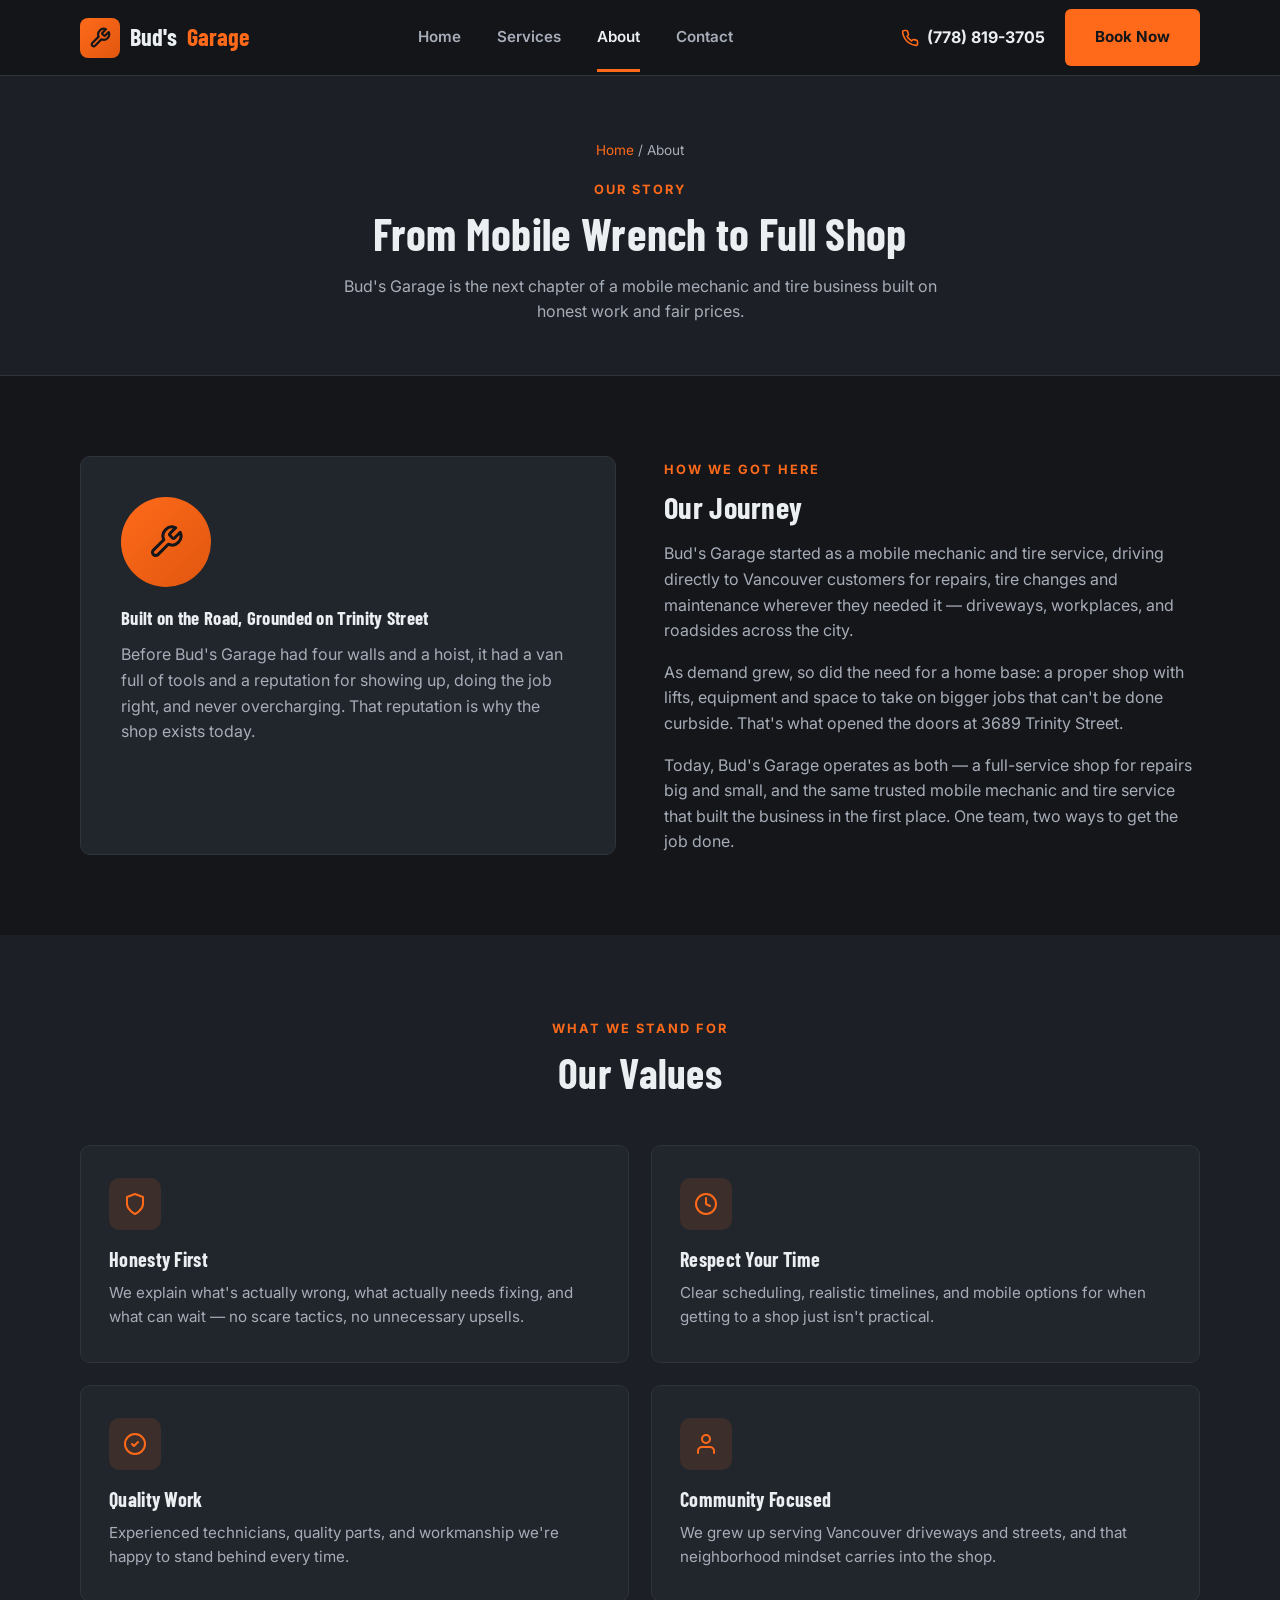
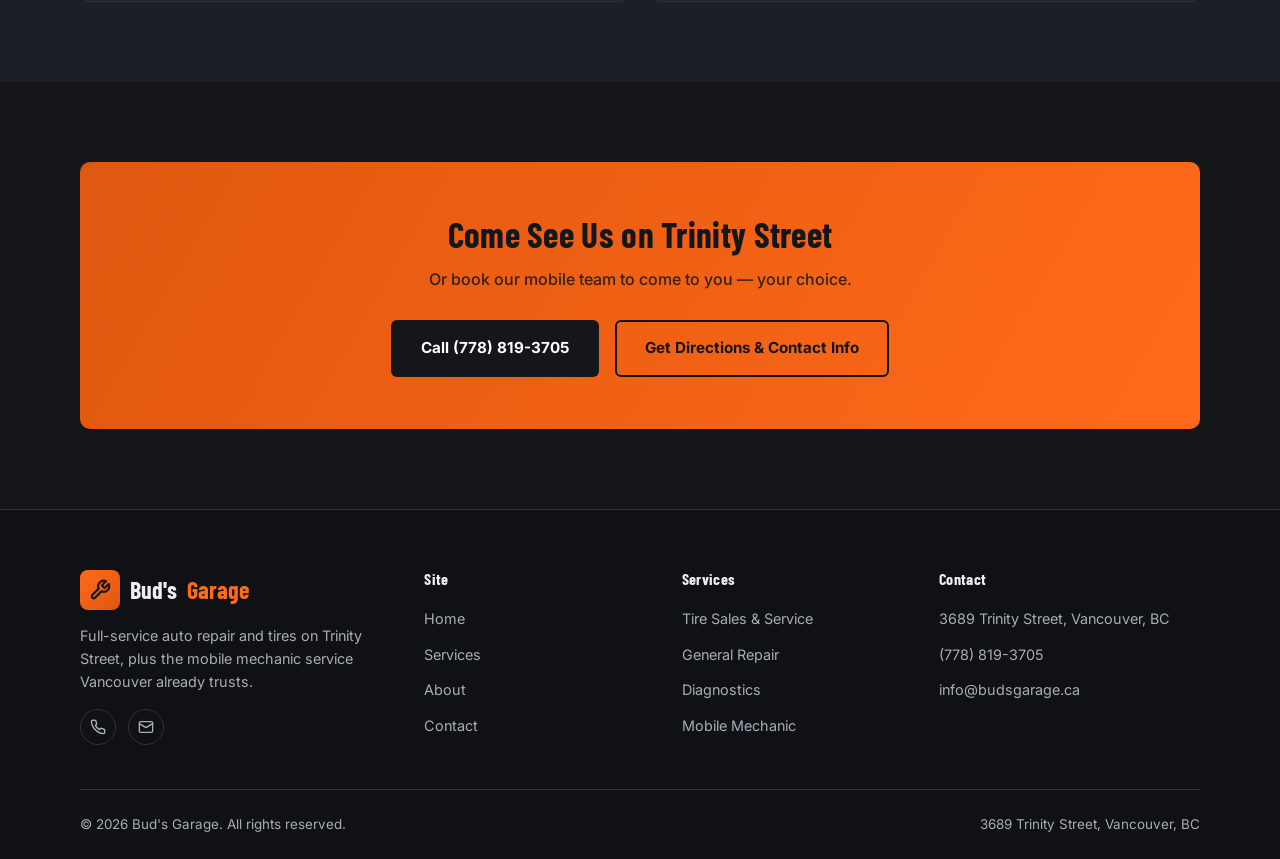
==== about.html @ 2c022ca1 "Add Bud's Garage website Static multi-page site (home, services, about, contact) for the new Trinity" ====
<!DOCTYPE html>
<html lang="en">
<head>
<meta charset="UTF-8">
<meta name="viewport" content="width=device-width, initial-scale=1.0">
<title>About Us | Bud's Garage</title>
<meta name="description" content="Bud's Garage grew out of a mobile mechanic and mobile tire business into a full auto repair shop at 3689 Trinity Street, Vancouver. Learn our story and values.">
<link rel="icon" href="assets/favicon.svg" type="image/svg+xml">
<link rel="preconnect" href="https://fonts.googleapis.com">
<link rel="preconnect" href="https://fonts.gstatic.com" crossorigin>
<link href="https://fonts.googleapis.com/css2?family=Barlow+Condensed:wght@600;700&family=Inter:wght@400;500;600;700;800&display=swap" rel="stylesheet">
<link rel="stylesheet" href="css/style.css">
</head>
<body>

<header class="site-header">
  <div class="container header-inner">
    <a href="index.html" class="brand">
      <span class="logo-mark">
        <svg width="22" height="22" viewBox="0 0 24 24" fill="none" stroke="currentColor" stroke-width="2.4" stroke-linecap="round" stroke-linejoin="round"><path d="M14.7 6.3a1 1 0 0 0 0 1.4l1.6 1.6a1 1 0 0 0 1.4 0l3.77-3.77a6 6 0 0 1-7.94 7.94l-6.91 6.91a2.12 2.12 0 0 1-3-3l6.91-6.91a6 6 0 0 1 7.94-7.94l-3.76 3.76z"/></svg>
      </span>
      Bud's <span>Garage</span>
    </a>
    <nav class="main-nav" id="main-nav">
      <a href="index.html">Home</a>
      <a href="services.html">Services</a>
      <a href="about.html" class="active">About</a>
      <a href="contact.html">Contact</a>
    </nav>
    <div class="header-cta">
      <a href="tel:+17788193705" class="header-phone">
        <svg class="icon" width="18" height="18" viewBox="0 0 24 24" fill="none" stroke="currentColor" stroke-width="2.2" stroke-linecap="round" stroke-linejoin="round"><path d="M22 16.92v3a2 2 0 0 1-2.18 2 19.79 19.79 0 0 1-8.63-3.07 19.5 19.5 0 0 1-6-6 19.79 19.79 0 0 1-3.07-8.67A2 2 0 0 1 4.11 2h3a2 2 0 0 1 2 1.72c.127.96.362 1.903.7 2.81a2 2 0 0 1-.45 2.11L8.09 9.91a16 16 0 0 0 6 6l1.27-1.27a2 2 0 0 1 2.11-.45c.907.338 1.85.573 2.81.7A2 2 0 0 1 22 16.92z"/></svg>
        <span class="label">(778) 819-3705</span>
      </a>
      <a href="contact.html#quote" class="btn btn-primary">Book Now</a>
      <button class="nav-toggle" id="nav-toggle" aria-label="Toggle navigation">&#9776;</button>
    </div>
  </div>
</header>

<section class="page-hero">
  <div class="container">
    <div class="breadcrumb"><a href="index.html">Home</a> / About</div>
    <span class="eyebrow">Our Story</span>
    <h1>From Mobile Wrench to Full Shop</h1>
    <p>Bud's Garage is the next chapter of a mobile mechanic and tire business built on honest work and fair prices.</p>
  </div>
</section>

<section class="section">
  <div class="container about-grid">
    <div class="about-visual">
      <div class="badge-circle">
        <svg width="36" height="36" viewBox="0 0 24 24" fill="none" stroke="currentColor" stroke-width="2" stroke-linecap="round" stroke-linejoin="round"><path d="M14.7 6.3a1 1 0 0 0 0 1.4l1.6 1.6a1 1 0 0 0 1.4 0l3.77-3.77a6 6 0 0 1-7.94 7.94l-6.91 6.91a2.12 2.12 0 0 1-3-3l6.91-6.91a6 6 0 0 1 7.94-7.94l-3.76 3.76z"/></svg>
      </div>
      <h3>Built on the Road, Grounded on Trinity Street</h3>
      <p style="color:var(--text-dim); margin-top:14px;">Before Bud's Garage had four walls and a hoist, it had a van full of tools and a reputation for showing up, doing the job right, and never overcharging. That reputation is why the shop exists today.</p>
    </div>
    <div>
      <span class="eyebrow">How We Got Here</span>
      <h2 style="font-size:1.9rem; margin-bottom:16px;">Our Journey</h2>
      <p style="color:var(--text-dim); margin-bottom:16px;">Bud's Garage started as a mobile mechanic and tire service, driving directly to Vancouver customers for repairs, tire changes and maintenance wherever they needed it — driveways, workplaces, and roadsides across the city.</p>
      <p style="color:var(--text-dim); margin-bottom:16px;">As demand grew, so did the need for a home base: a proper shop with lifts, equipment and space to take on bigger jobs that can't be done curbside. That's what opened the doors at 3689 Trinity Street.</p>
      <p style="color:var(--text-dim);">Today, Bud's Garage operates as both — a full-service shop for repairs big and small, and the same trusted mobile mechanic and tire service that built the business in the first place. One team, two ways to get the job done.</p>
    </div>
  </div>
</section>

<section class="section section-alt">
  <div class="container">
    <div class="section-head">
      <span class="eyebrow">What We Stand For</span>
      <h2>Our Values</h2>
    </div>
    <div class="values-grid">
      <div class="card">
        <div class="icon-wrap">
          <svg width="24" height="24" viewBox="0 0 24 24" fill="none" stroke="currentColor" stroke-width="2" stroke-linecap="round" stroke-linejoin="round"><path d="M12 22s8-4 8-10V5l-8-3-8 3v7c0 6 8 10 8 10z"/></svg>
        </div>
        <h3>Honesty First</h3>
        <p>We explain what's actually wrong, what actually needs fixing, and what can wait — no scare tactics, no unnecessary upsells.</p>
      </div>
      <div class="card">
        <div class="icon-wrap">
          <svg width="24" height="24" viewBox="0 0 24 24" fill="none" stroke="currentColor" stroke-width="2" stroke-linecap="round" stroke-linejoin="round"><circle cx="12" cy="12" r="10"/><path d="M12 6v6l4 2"/></svg>
        </div>
        <h3>Respect Your Time</h3>
        <p>Clear scheduling, realistic timelines, and mobile options for when getting to a shop just isn't practical.</p>
      </div>
      <div class="card">
        <div class="icon-wrap">
          <svg width="24" height="24" viewBox="0 0 24 24" fill="none" stroke="currentColor" stroke-width="2" stroke-linecap="round" stroke-linejoin="round"><path d="m9 12 2 2 4-4"/><circle cx="12" cy="12" r="10"/></svg>
        </div>
        <h3>Quality Work</h3>
        <p>Experienced technicians, quality parts, and workmanship we're happy to stand behind every time.</p>
      </div>
      <div class="card">
        <div class="icon-wrap">
          <svg width="24" height="24" viewBox="0 0 24 24" fill="none" stroke="currentColor" stroke-width="2" stroke-linecap="round" stroke-linejoin="round"><path d="M20 21v-2a4 4 0 0 0-4-4H8a4 4 0 0 0-4 4v2"/><circle cx="12" cy="7" r="4"/></svg>
        </div>
        <h3>Community Focused</h3>
        <p>We grew up serving Vancouver driveways and streets, and that neighborhood mindset carries into the shop.</p>
      </div>
    </div>
  </div>
</section>

<section class="section">
  <div class="container">
    <div class="cta-band">
      <h2>Come See Us on Trinity Street</h2>
      <p>Or book our mobile team to come to you — your choice.</p>
      <div class="cta-actions">
        <a href="tel:+17788193705" class="btn btn-primary">Call (778) 819-3705</a>
        <a href="contact.html" class="btn btn-outline">Get Directions &amp; Contact Info</a>
      </div>
    </div>
  </div>
</section>

<footer class="site-footer" id="site-footer-include"></footer>

<div class="sticky-call">
  <a href="tel:+17788193705" style="color:inherit;display:flex;align-items:center;gap:8px;">
    <svg width="18" height="18" viewBox="0 0 24 24" fill="none" stroke="currentColor" stroke-width="2.2" stroke-linecap="round" stroke-linejoin="round"><path d="M22 16.92v3a2 2 0 0 1-2.18 2 19.79 19.79 0 0 1-8.63-3.07 19.5 19.5 0 0 1-6-6 19.79 19.79 0 0 1-3.07-8.67A2 2 0 0 1 4.11 2h3a2 2 0 0 1 2 1.72c.127.96.362 1.903.7 2.81a2 2 0 0 1-.45 2.11L8.09 9.91a16 16 0 0 0 6 6l1.27-1.27a2 2 0 0 1 2.11-.45c.907.338 1.85.573 2.81.7A2 2 0 0 1 22 16.92z"/></svg>
    Call Bud's Garage Now
  </a>
</div>

<script src="js/main.js"></script>
</body>
</html>
---- css/style.css ----
/* ===========================
   Bud's Garage — Stylesheet
   =========================== */

:root {
  --bg: #14161a;
  --bg-alt: #1c1f25;
  --card: #21252c;
  --border: #2e333c;
  --text: #eceff1;
  --text-dim: #a7adb8;
  --accent: #ff6a1a;
  --accent-dark: #e0570f;
  --accent-light: #ffb08a;
  --success: #3ecf8e;
  --radius: 10px;
  --shadow: 0 10px 30px rgba(0, 0, 0, 0.35);
  --max-width: 1160px;
  --header-height: 76px;
}

* {
  box-sizing: border-box;
  margin: 0;
  padding: 0;
}

html {
  scroll-behavior: smooth;
}

body {
  background: var(--bg);
  color: var(--text);
  font-family: "Inter", -apple-system, BlinkMacSystemFont, "Segoe UI", Roboto, Helvetica, Arial, sans-serif;
  line-height: 1.6;
  -webkit-font-smoothing: antialiased;
}

img {
  max-width: 100%;
  display: block;
}

a {
  color: inherit;
  text-decoration: none;
}

ul {
  list-style: none;
}

h1, h2, h3, h4 {
  font-family: "Barlow Condensed", "Inter", sans-serif;
  font-weight: 700;
  letter-spacing: 0.3px;
  line-height: 1.15;
}

.container {
  width: 100%;
  max-width: var(--max-width);
  margin: 0 auto;
  padding: 0 20px;
}

.section {
  padding: 80px 0;
}

.section-alt {
  background: var(--bg-alt);
}

.section-head {
  text-align: center;
  max-width: 640px;
  margin: 0 auto 48px;
}

.eyebrow {
  display: inline-block;
  color: var(--accent);
  font-weight: 700;
  text-transform: uppercase;
  letter-spacing: 2px;
  font-size: 0.8rem;
  margin-bottom: 10px;
}

.section-head h2 {
  font-size: clamp(1.8rem, 3.5vw, 2.6rem);
  margin-bottom: 12px;
}

.section-head p {
  color: var(--text-dim);
}

/* ---------- Buttons ---------- */

.btn {
  display: inline-flex;
  align-items: center;
  justify-content: center;
  gap: 8px;
  padding: 14px 28px;
  border-radius: 6px;
  font-weight: 700;
  font-size: 0.95rem;
  cursor: pointer;
  border: 2px solid transparent;
  transition: transform 0.15s ease, background 0.2s ease, border-color 0.2s ease, color 0.2s ease;
  white-space: nowrap;
}

.btn:hover {
  transform: translateY(-2px);
}

.btn-primary {
  background: var(--accent);
  color: #14161a;
}

.btn-primary:hover {
  background: var(--accent-dark);
}

.btn-outline {
  border-color: var(--accent);
  color: var(--accent);
}

.btn-outline:hover {
  background: var(--accent);
  color: #14161a;
}

.btn-block {
  width: 100%;
}

/* ---------- Header ---------- */

.site-header {
  position: sticky;
  top: 0;
  z-index: 100;
  height: var(--header-height);
  display: flex;
  align-items: center;
  border-bottom: 1px solid var(--border);
}

.site-header::before {
  content: "";
  position: absolute;
  inset: 0;
  z-index: -1;
  background: rgba(20, 22, 26, 0.92);
  backdrop-filter: blur(8px);
}

.header-inner {
  display: flex;
  align-items: center;
  justify-content: space-between;
  width: 100%;
}

.brand {
  display: flex;
  align-items: center;
  gap: 10px;
  font-family: "Barlow Condensed", sans-serif;
  font-size: 1.5rem;
  font-weight: 700;
  color: var(--text);
}

.brand .logo-mark {
  width: 40px;
  height: 40px;
  border-radius: 8px;
  background: linear-gradient(135deg, var(--accent), var(--accent-dark));
  display: flex;
  align-items: center;
  justify-content: center;
  color: #14161a;
  font-size: 1.3rem;
  flex-shrink: 0;
}

.brand span {
  color: var(--accent);
}

.main-nav {
  display: flex;
  align-items: center;
  gap: 36px;
}

.main-nav a {
  font-weight: 600;
  font-size: 0.95rem;
  color: var(--text-dim);
  transition: color 0.2s ease;
  position: relative;
}

.main-nav a:hover,
.main-nav a.active {
  color: var(--text);
}

.main-nav a.active::after {
  content: "";
  position: absolute;
  left: 0;
  right: 0;
  bottom: -22px;
  height: 3px;
  background: var(--accent);
}

.header-cta {
  display: flex;
  align-items: center;
  gap: 20px;
}

.header-phone {
  display: flex;
  align-items: center;
  gap: 8px;
  font-weight: 700;
  color: var(--text);
}

.header-phone .icon {
  color: var(--accent);
}

.nav-toggle {
  display: none;
  background: none;
  border: none;
  color: var(--text);
  font-size: 1.6rem;
  cursor: pointer;
}

/* ---------- Hero ---------- */

.hero {
  position: relative;
  padding: 110px 0 90px;
  background:
    linear-gradient(180deg, rgba(20, 22, 26, 0.55) 0%, rgba(20, 22, 26, 0.95) 100%),
    repeating-linear-gradient(135deg, #1a1c21 0 2px, #17191d 2px 40px);
  overflow: hidden;
  border-bottom: 1px solid var(--border);
}

.hero-inner {
  display: grid;
  grid-template-columns: 1.1fr 0.9fr;
  gap: 48px;
  align-items: center;
}

.hero-badge {
  display: inline-flex;
  align-items: center;
  gap: 8px;
  background: rgba(255, 106, 26, 0.12);
  color: var(--accent-light);
  border: 1px solid rgba(255, 106, 26, 0.35);
  padding: 8px 16px;
  border-radius: 999px;
  font-size: 0.85rem;
  font-weight: 600;
  margin-bottom: 22px;
}

.hero h1 {
  font-size: clamp(2.4rem, 5vw, 3.6rem);
  margin-bottom: 20px;
}

.hero h1 span {
  color: var(--accent);
}

.hero p {
  color: var(--text-dim);
  font-size: 1.1rem;
  max-width: 520px;
  margin-bottom: 32px;
}

.hero-actions {
  display: flex;
  gap: 16px;
  flex-wrap: wrap;
  margin-bottom: 40px;
}

.hero-stats {
  display: flex;
  gap: 36px;
  flex-wrap: wrap;
}

.hero-stats div strong {
  display: block;
  font-family: "Barlow Condensed", sans-serif;
  font-size: 2rem;
  color: var(--accent);
}

.hero-stats div span {
  color: var(--text-dim);
  font-size: 0.85rem;
}

.hero-visual {
  background: var(--card);
  border: 1px solid var(--border);
  border-radius: var(--radius);
  padding: 32px;
  box-shadow: var(--shadow);
}

.hero-visual h3 {
  font-size: 1.3rem;
  margin-bottom: 6px;
}

.hero-visual p.small {
  color: var(--text-dim);
  font-size: 0.9rem;
  margin-bottom: 20px;
}

.hero-list li {
  display: flex;
  align-items: flex-start;
  gap: 12px;
  padding: 12px 0;
  border-top: 1px solid var(--border);
}

.hero-list li:first-child {
  border-top: none;
}

.hero-list .check {
  flex-shrink: 0;
  width: 22px;
  height: 22px;
  border-radius: 50%;
  background: rgba(62, 207, 142, 0.15);
  color: var(--success);
  display: flex;
  align-items: center;
  justify-content: center;
  font-size: 0.75rem;
}

/* ---------- Trust strip ---------- */

.trust-strip {
  background: var(--bg-alt);
  border-bottom: 1px solid var(--border);
  padding: 22px 0;
}

.trust-strip .container {
  display: flex;
  flex-wrap: wrap;
  justify-content: center;
  gap: 14px 40px;
  text-align: center;
}

.trust-strip span {
  color: var(--text-dim);
  font-weight: 600;
  font-size: 0.9rem;
  letter-spacing: 0.5px;
  text-transform: uppercase;
}

.trust-strip strong {
  color: var(--accent);
}

/* ---------- Cards / Grids ---------- */

.grid {
  display: grid;
  gap: 26px;
}

.grid-3 {
  grid-template-columns: repeat(3, 1fr);
}

.grid-2 {
  grid-template-columns: repeat(2, 1fr);
}

.grid-4 {
  grid-template-columns: repeat(4, 1fr);
}

.card {
  background: var(--card);
  border: 1px solid var(--border);
  border-radius: var(--radius);
  padding: 32px 28px;
  transition: transform 0.2s ease, border-color 0.2s ease;
}

.card:hover {
  transform: translateY(-4px);
  border-color: var(--accent);
}

.card .icon-wrap {
  width: 52px;
  height: 52px;
  border-radius: 10px;
  background: rgba(255, 106, 26, 0.12);
  color: var(--accent);
  display: flex;
  align-items: center;
  justify-content: center;
  font-size: 1.4rem;
  margin-bottom: 18px;
}

.card h3 {
  font-size: 1.25rem;
  margin-bottom: 10px;
}

.card p {
  color: var(--text-dim);
  font-size: 0.95rem;
}

.card ul {
  margin-top: 14px;
}

.card ul li {
  color: var(--text-dim);
  font-size: 0.9rem;
  padding: 5px 0;
  padding-left: 20px;
  position: relative;
}

.card ul li::before {
  content: "";
  position: absolute;
  left: 0;
  top: 13px;
  width: 8px;
  height: 2px;
  background: var(--accent);
}

.card .card-link {
  display: inline-flex;
  align-items: center;
  gap: 6px;
  margin-top: 18px;
  color: var(--accent);
  font-weight: 700;
  font-size: 0.9rem;
}

/* ---------- Mobile banner (cross-promo) ---------- */

.mobile-banner {
  background: linear-gradient(120deg, #1c1f25, #22190f);
  border: 1px solid var(--border);
  border-radius: var(--radius);
  padding: 44px;
  display: grid;
  grid-template-columns: 1fr auto;
  align-items: center;
  gap: 24px;
}

.mobile-banner h3 {
  font-size: 1.6rem;
  margin-bottom: 10px;
}

.mobile-banner p {
  color: var(--text-dim);
  max-width: 560px;
}

/* ---------- Why us / steps ---------- */

.steps {
  counter-reset: step;
}

.step {
  display: flex;
  gap: 20px;
  padding: 22px 0;
  border-top: 1px solid var(--border);
}

.step:first-child {
  border-top: none;
  padding-top: 0;
}

.step-num {
  counter-increment: step;
  flex-shrink: 0;
  width: 44px;
  height: 44px;
  border-radius: 50%;
  border: 2px solid var(--accent);
  color: var(--accent);
  display: flex;
  align-items: center;
  justify-content: center;
  font-family: "Barlow Condensed", sans-serif;
  font-weight: 700;
  font-size: 1.2rem;
}

.step h4 {
  font-size: 1.1rem;
  margin-bottom: 4px;
}

.step p {
  color: var(--text-dim);
  font-size: 0.92rem;
}

/* ---------- Testimonials ---------- */

.testimonial {
  background: var(--card);
  border: 1px solid var(--border);
  border-radius: var(--radius);
  padding: 30px;
}

.testimonial .stars {
  color: var(--accent);
  margin-bottom: 14px;
  letter-spacing: 3px;
}

.testimonial p.quote {
  color: var(--text);
  font-size: 0.98rem;
  margin-bottom: 18px;
}

.testimonial .author {
  color: var(--text-dim);
  font-size: 0.88rem;
  font-weight: 600;
}

/* ---------- CTA band ---------- */

.cta-band {
  background: linear-gradient(120deg, var(--accent-dark), var(--accent));
  border-radius: var(--radius);
  padding: 52px;
  text-align: center;
  color: #14161a;
}

.cta-band h2 {
  font-size: clamp(1.6rem, 3vw, 2.2rem);
  margin-bottom: 12px;
}

.cta-band p {
  margin-bottom: 28px;
  font-weight: 500;
  opacity: 0.85;
}

.cta-band .btn-primary {
  background: #14161a;
  color: #fff;
}

.cta-band .btn-primary:hover {
  background: #23262c;
}

.cta-actions {
  display: flex;
  gap: 16px;
  justify-content: center;
  flex-wrap: wrap;
}

.cta-band .btn-outline {
  border-color: #14161a;
  color: #14161a;
}

.cta-band .btn-outline:hover {
  background: #14161a;
  color: #fff;
}

/* ---------- Page header (interior pages) ---------- */

.page-hero {
  padding: 64px 0 50px;
  background: var(--bg-alt);
  border-bottom: 1px solid var(--border);
  text-align: center;
}

.page-hero .eyebrow {
  margin-bottom: 8px;
}

.page-hero h1 {
  font-size: clamp(2rem, 4vw, 2.8rem);
  margin-bottom: 14px;
}

.page-hero p {
  color: var(--text-dim);
  max-width: 620px;
  margin: 0 auto;
}

.breadcrumb {
  color: var(--text-dim);
  font-size: 0.85rem;
  margin-bottom: 14px;
}

.breadcrumb a {
  color: var(--accent);
}

/* ---------- Services page ---------- */

.service-block {
  display: grid;
  grid-template-columns: 0.9fr 1.1fr;
  gap: 48px;
  align-items: start;
  padding: 56px 0;
  border-top: 1px solid var(--border);
}

.service-block:first-of-type {
  border-top: none;
}

.service-block .icon-wrap {
  width: 60px;
  height: 60px;
  border-radius: 12px;
  background: rgba(255, 106, 26, 0.12);
  color: var(--accent);
  display: flex;
  align-items: center;
  justify-content: center;
  font-size: 1.6rem;
  margin-bottom: 20px;
}

.service-block h2 {
  font-size: 1.7rem;
  margin-bottom: 12px;
}

.service-block > div:first-child p {
  color: var(--text-dim);
}

.service-list {
  display: grid;
  grid-template-columns: repeat(2, 1fr);
  gap: 14px 24px;
}

.service-list li {
  display: flex;
  align-items: flex-start;
  gap: 10px;
  color: var(--text-dim);
  font-size: 0.92rem;
  padding: 14px 16px;
  background: var(--card);
  border: 1px solid var(--border);
  border-radius: 8px;
}

.service-list .check {
  flex-shrink: 0;
  width: 20px;
  height: 20px;
  border-radius: 50%;
  background: rgba(62, 207, 142, 0.15);
  color: var(--success);
  display: flex;
  align-items: center;
  justify-content: center;
  font-size: 0.7rem;
  margin-top: 1px;
}

/* ---------- About page ---------- */

.about-grid {
  display: grid;
  grid-template-columns: 1fr 1fr;
  gap: 48px;
  align-items: center;
}

.about-visual {
  background: var(--card);
  border: 1px solid var(--border);
  border-radius: var(--radius);
  padding: 40px;
  height: 100%;
}

.about-visual .badge-circle {
  width: 90px;
  height: 90px;
  border-radius: 50%;
  background: linear-gradient(135deg, var(--accent), var(--accent-dark));
  color: #14161a;
  display: flex;
  align-items: center;
  justify-content: center;
  font-size: 2rem;
  margin-bottom: 20px;
}

.values-grid {
  display: grid;
  grid-template-columns: repeat(2, 1fr);
  gap: 22px;
}

/* ---------- Contact page ---------- */

.contact-grid {
  display: grid;
  grid-template-columns: 1fr 1fr;
  gap: 48px;
  align-items: start;
}

.contact-info-card {
  background: var(--card);
  border: 1px solid var(--border);
  border-radius: var(--radius);
  padding: 32px;
  margin-bottom: 22px;
}

.contact-info-card h3 {
  font-size: 1.2rem;
  margin-bottom: 18px;
}

.info-row {
  display: flex;
  gap: 16px;
  padding: 14px 0;
  border-top: 1px solid var(--border);
}

.info-row:first-of-type {
  border-top: none;
  padding-top: 0;
}

.info-row .icon-wrap {
  width: 42px;
  height: 42px;
  border-radius: 8px;
  background: rgba(255, 106, 26, 0.12);
  color: var(--accent);
  display: flex;
  align-items: center;
  justify-content: center;
  font-size: 1.1rem;
  flex-shrink: 0;
}

.info-row strong {
  display: block;
  margin-bottom: 3px;
}

.info-row a,
.info-row span {
  color: var(--text-dim);
  font-size: 0.94rem;
}

.info-row a:hover {
  color: var(--accent);
}

.hours-table {
  width: 100%;
  border-collapse: collapse;
}

.hours-table td {
  padding: 8px 0;
  border-top: 1px solid var(--border);
  font-size: 0.92rem;
  color: var(--text-dim);
}

.hours-table tr:first-child td {
  border-top: none;
}

.hours-table td:last-child {
  text-align: right;
  color: var(--text);
  font-weight: 600;
}

.map-embed {
  border-radius: var(--radius);
  overflow: hidden;
  border: 1px solid var(--border);
  margin-top: 22px;
}

.map-embed iframe {
  width: 100%;
  height: 280px;
  border: 0;
  display: block;
}

/* ---------- Form ---------- */

.form-card {
  background: var(--card);
  border: 1px solid var(--border);
  border-radius: var(--radius);
  padding: 36px;
}

.form-row {
  display: grid;
  grid-template-columns: 1fr 1fr;
  gap: 18px;
}

.field {
  margin-bottom: 20px;
}

.field label {
  display: block;
  font-size: 0.88rem;
  font-weight: 600;
  margin-bottom: 8px;
  color: var(--text-dim);
}

.field input,
.field select,
.field textarea {
  width: 100%;
  background: var(--bg);
  border: 1px solid var(--border);
  border-radius: 6px;
  padding: 12px 14px;
  color: var(--text);
  font-size: 0.95rem;
  font-family: inherit;
  transition: border-color 0.2s ease;
}

.field input:focus,
.field select:focus,
.field textarea:focus {
  outline: none;
  border-color: var(--accent);
}

.field textarea {
  resize: vertical;
  min-height: 120px;
}

.form-note {
  font-size: 0.82rem;
  color: var(--text-dim);
  margin-top: 14px;
}

.form-success {
  display: none;
  background: rgba(62, 207, 142, 0.12);
  border: 1px solid rgba(62, 207, 142, 0.4);
  color: var(--success);
  padding: 14px 18px;
  border-radius: 8px;
  font-size: 0.9rem;
  margin-bottom: 20px;
}

.form-success.visible {
  display: block;
}

/* ---------- Footer ---------- */

.site-footer {
  background: #0f1114;
  border-top: 1px solid var(--border);
  padding: 60px 0 24px;
}

.footer-grid {
  display: grid;
  grid-template-columns: 1.4fr 1fr 1fr 1.2fr;
  gap: 40px;
  margin-bottom: 40px;
}

.footer-grid .brand {
  margin-bottom: 14px;
}

.footer-grid p {
  color: var(--text-dim);
  font-size: 0.9rem;
  max-width: 300px;
}

.footer-col h4 {
  font-size: 1rem;
  margin-bottom: 18px;
  color: var(--text);
}

.footer-col ul li {
  margin-bottom: 10px;
}

.footer-col ul li a {
  color: var(--text-dim);
  font-size: 0.9rem;
  transition: color 0.2s ease;
}

.footer-col ul li a:hover {
  color: var(--accent);
}

.footer-bottom {
  border-top: 1px solid var(--border);
  padding-top: 24px;
  display: flex;
  justify-content: space-between;
  flex-wrap: wrap;
  gap: 10px;
  color: var(--text-dim);
  font-size: 0.84rem;
}

.social-row {
  display: flex;
  gap: 12px;
  margin-top: 16px;
}

.social-row a {
  width: 36px;
  height: 36px;
  border-radius: 50%;
  border: 1px solid var(--border);
  display: flex;
  align-items: center;
  justify-content: center;
  color: var(--text-dim);
  transition: all 0.2s ease;
}

.social-row a:hover {
  border-color: var(--accent);
  color: var(--accent);
}

/* ---------- Sticky call button (mobile) ---------- */

.sticky-call {
  display: none;
  position: fixed;
  bottom: 0;
  left: 0;
  right: 0;
  z-index: 200;
  background: var(--accent);
  color: #14161a;
  text-align: center;
  font-weight: 700;
  padding: 14px;
  align-items: center;
  justify-content: center;
  gap: 8px;
}

/* ---------- Responsive ---------- */

@media (max-width: 980px) {
  .hero-inner,
  .about-grid,
  .contact-grid {
    grid-template-columns: 1fr;
  }

  .service-block {
    grid-template-columns: 1fr;
  }

  .grid-3,
  .grid-4 {
    grid-template-columns: repeat(2, 1fr);
  }

  .footer-grid {
    grid-template-columns: 1fr 1fr;
  }

  .mobile-banner {
    grid-template-columns: 1fr;
    text-align: center;
  }

  .mobile-banner .btn {
    justify-self: center;
  }
}

@media (max-width: 720px) {
  .main-nav {
    position: fixed;
    top: var(--header-height);
    left: 0;
    right: 0;
    bottom: 0;
    background: var(--bg);
    flex-direction: column;
    align-items: flex-start;
    padding: 30px 24px;
    gap: 26px;
    transform: translateX(100%);
    transition: transform 0.25s ease;
    overflow-y: auto;
  }

  .main-nav.open {
    transform: translateX(0);
  }

  .main-nav a.active::after {
    display: none;
  }

  .brand {
    font-size: 1.25rem;
  }

  .nav-toggle {
    display: block;
    flex-shrink: 0;
  }

  .header-cta {
    gap: 12px;
  }

  .header-phone {
    display: none;
  }

  .header-cta .btn {
    padding: 10px 16px;
    font-size: 0.85rem;
  }

  .hero {
    padding: 70px 0 60px;
  }

  .hero-actions .btn {
    flex: 1;
  }

  .grid-3,
  .grid-4,
  .grid-2,
  .values-grid,
  .service-list,
  .form-row {
    grid-template-columns: 1fr;
  }

  .footer-grid {
    grid-template-columns: 1fr;
  }

  .cta-band {
    padding: 36px 24px;
  }

  .sticky-call {
    display: flex;
  }

  body {
    padding-bottom: 58px;
  }

  .section {
    padding: 56px 0;
  }
}
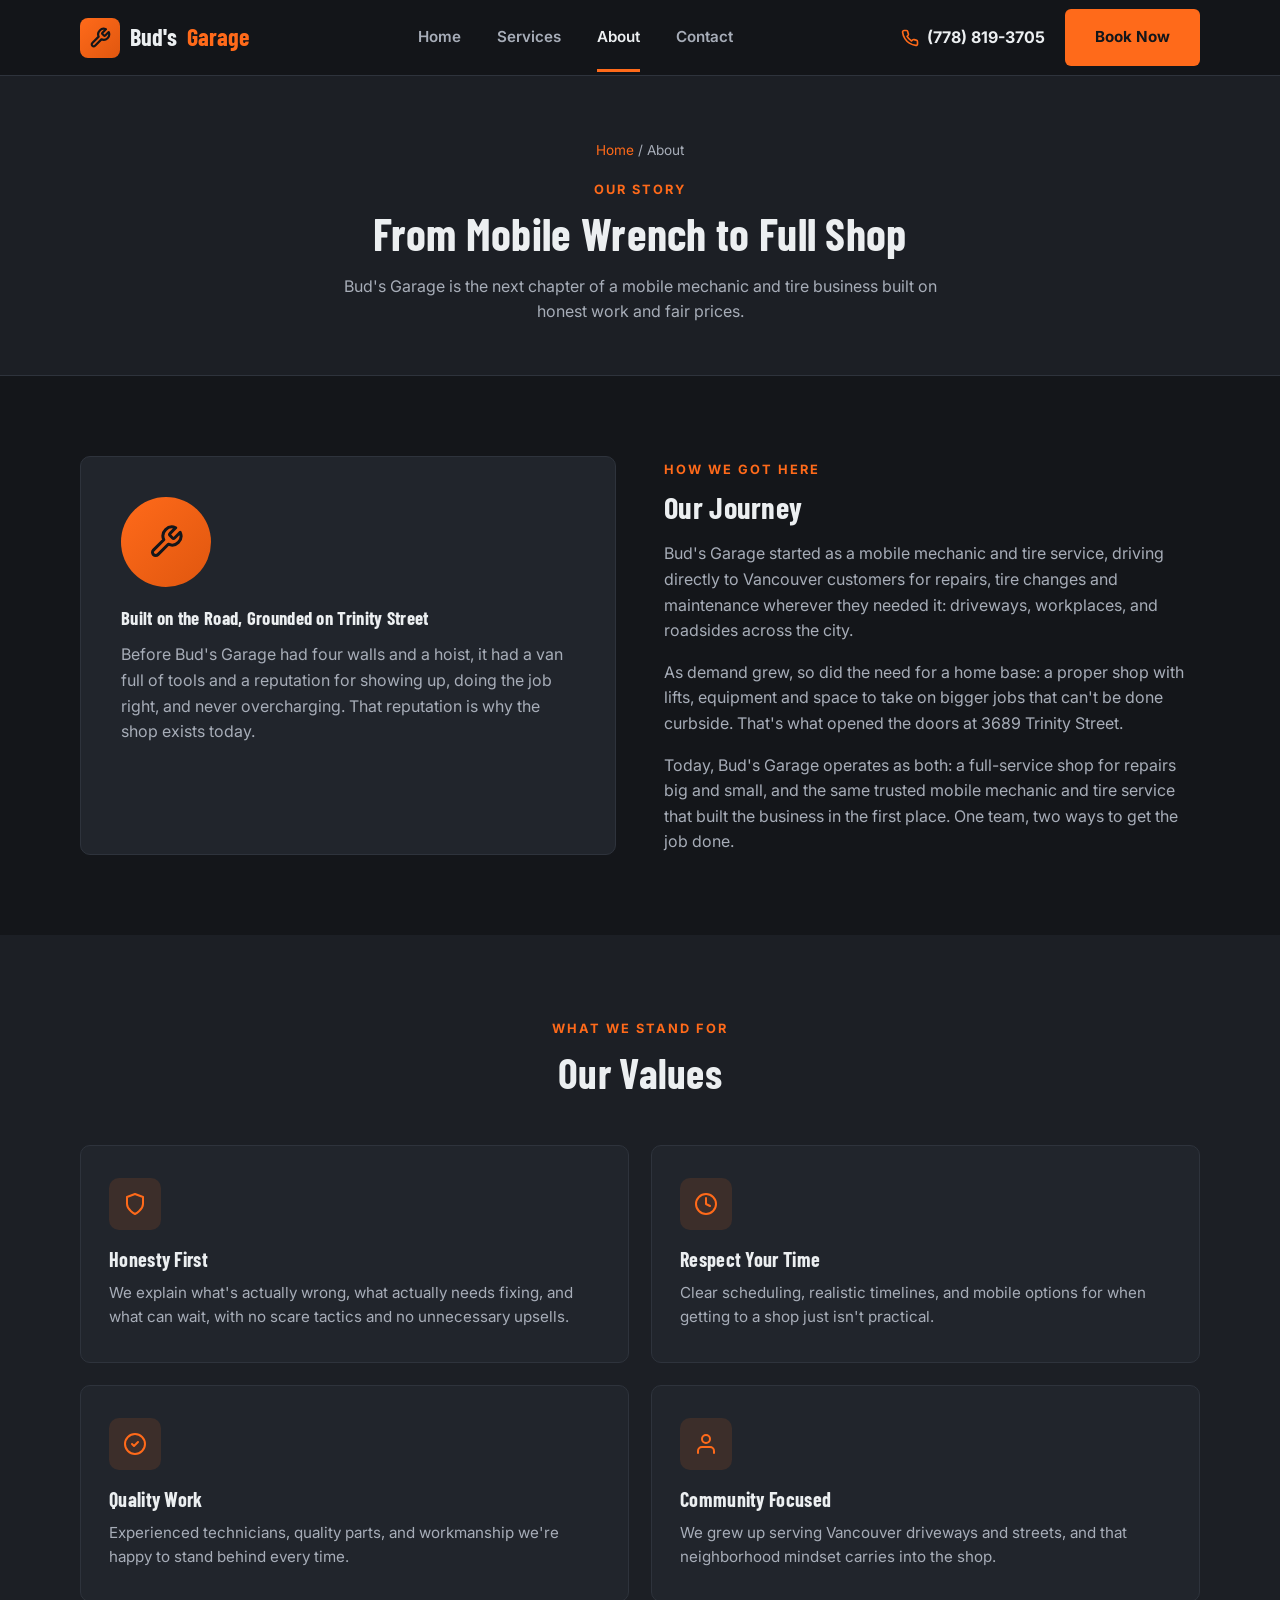
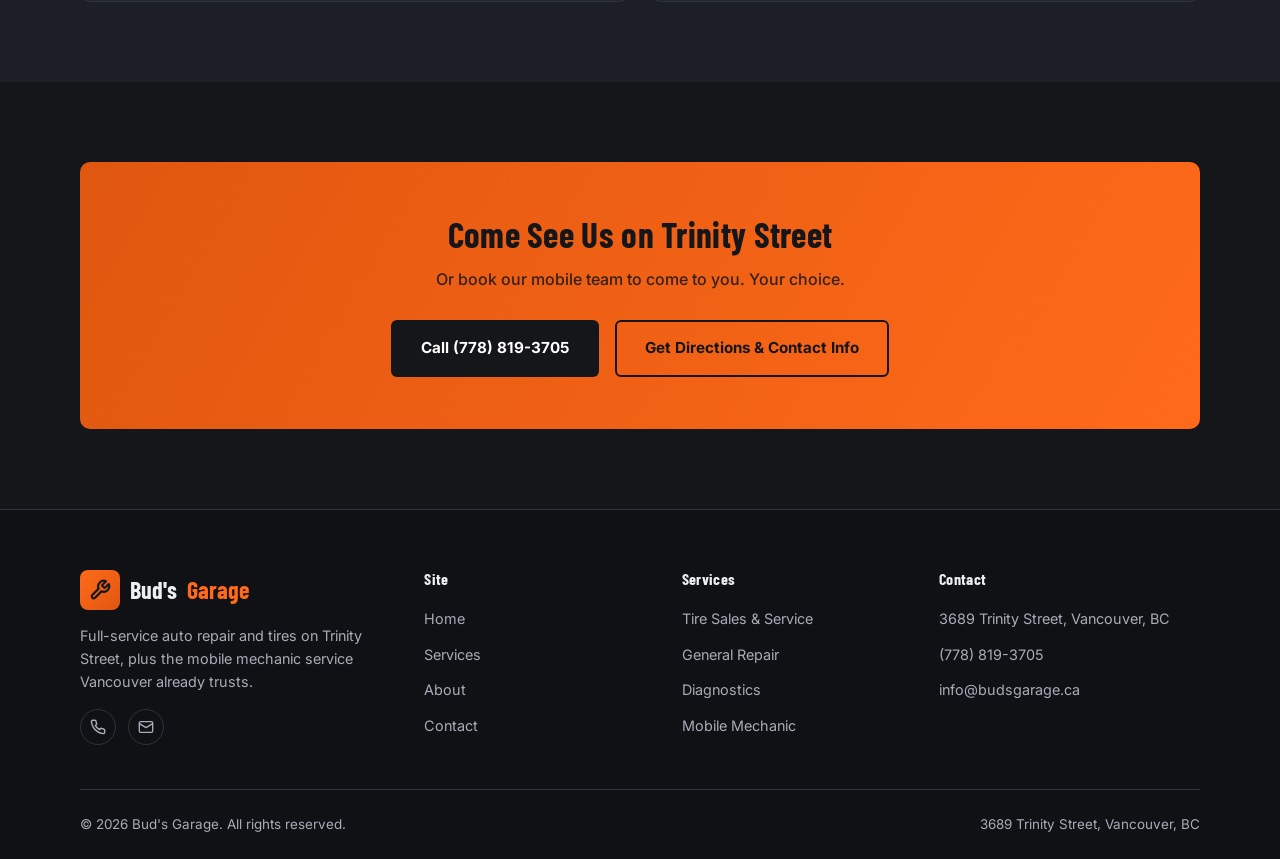
==== commit d4f3a5c5: "Remove alignment service, add entrance note, clean up copy Bud's Garage doesn't offer wheel alignmen" ====
--- a/about.html
+++ b/about.html
@@ -32,7 +32,7 @@
         <svg class="icon" width="18" height="18" viewBox="0 0 24 24" fill="none" stroke="currentColor" stroke-width="2.2" stroke-linecap="round" stroke-linejoin="round"><path d="M22 16.92v3a2 2 0 0 1-2.18 2 19.79 19.79 0 0 1-8.63-3.07 19.5 19.5 0 0 1-6-6 19.79 19.79 0 0 1-3.07-8.67A2 2 0 0 1 4.11 2h3a2 2 0 0 1 2 1.72c.127.96.362 1.903.7 2.81a2 2 0 0 1-.45 2.11L8.09 9.91a16 16 0 0 0 6 6l1.27-1.27a2 2 0 0 1 2.11-.45c.907.338 1.85.573 2.81.7A2 2 0 0 1 22 16.92z"/></svg>
         <span class="label">(778) 819-3705</span>
       </a>
-      <a href="contact.html#quote" class="btn btn-primary">Book Now</a>
+      <a href="contact.html#book" class="btn btn-primary">Book Now</a>
       <button class="nav-toggle" id="nav-toggle" aria-label="Toggle navigation">&#9776;</button>
     </div>
   </div>
@@ -59,9 +59,9 @@
     <div>
       <span class="eyebrow">How We Got Here</span>
       <h2 style="font-size:1.9rem; margin-bottom:16px;">Our Journey</h2>
-      <p style="color:var(--text-dim); margin-bottom:16px;">Bud's Garage started as a mobile mechanic and tire service, driving directly to Vancouver customers for repairs, tire changes and maintenance wherever they needed it — driveways, workplaces, and roadsides across the city.</p>
+      <p style="color:var(--text-dim); margin-bottom:16px;">Bud's Garage started as a mobile mechanic and tire service, driving directly to Vancouver customers for repairs, tire changes and maintenance wherever they needed it: driveways, workplaces, and roadsides across the city.</p>
       <p style="color:var(--text-dim); margin-bottom:16px;">As demand grew, so did the need for a home base: a proper shop with lifts, equipment and space to take on bigger jobs that can't be done curbside. That's what opened the doors at 3689 Trinity Street.</p>
-      <p style="color:var(--text-dim);">Today, Bud's Garage operates as both — a full-service shop for repairs big and small, and the same trusted mobile mechanic and tire service that built the business in the first place. One team, two ways to get the job done.</p>
+      <p style="color:var(--text-dim);">Today, Bud's Garage operates as both: a full-service shop for repairs big and small, and the same trusted mobile mechanic and tire service that built the business in the first place. One team, two ways to get the job done.</p>
     </div>
   </div>
 </section>
@@ -78,7 +78,7 @@
           <svg width="24" height="24" viewBox="0 0 24 24" fill="none" stroke="currentColor" stroke-width="2" stroke-linecap="round" stroke-linejoin="round"><path d="M12 22s8-4 8-10V5l-8-3-8 3v7c0 6 8 10 8 10z"/></svg>
         </div>
         <h3>Honesty First</h3>
-        <p>We explain what's actually wrong, what actually needs fixing, and what can wait — no scare tactics, no unnecessary upsells.</p>
+        <p>We explain what's actually wrong, what actually needs fixing, and what can wait, with no scare tactics and no unnecessary upsells.</p>
       </div>
       <div class="card">
         <div class="icon-wrap">
@@ -109,7 +109,7 @@
   <div class="container">
     <div class="cta-band">
       <h2>Come See Us on Trinity Street</h2>
-      <p>Or book our mobile team to come to you — your choice.</p>
+      <p>Or book our mobile team to come to you. Your choice.</p>
       <div class="cta-actions">
         <a href="tel:+17788193705" class="btn btn-primary">Call (778) 819-3705</a>
         <a href="contact.html" class="btn btn-outline">Get Directions &amp; Contact Info</a>
--- a/css/style.css
+++ b/css/style.css
@@ -768,6 +768,25 @@
 
 /* ---------- Contact page ---------- */
 
+.entrance-notice {
+  display: flex;
+  align-items: flex-start;
+  gap: 12px;
+  background: rgba(255, 106, 26, 0.1);
+  border: 1px solid rgba(255, 106, 26, 0.35);
+  border-radius: 8px;
+  padding: 14px 16px;
+  margin-top: 18px;
+  color: var(--accent-light);
+  font-size: 0.9rem;
+}
+
+.entrance-notice svg {
+  flex-shrink: 0;
+  margin-top: 2px;
+  color: var(--accent);
+}
+
 .contact-grid {
   display: grid;
   grid-template-columns: 1fr 1fr;
@@ -873,69 +892,10 @@
   padding: 36px;
 }
 
-.form-row {
-  display: grid;
-  grid-template-columns: 1fr 1fr;
-  gap: 18px;
-}
-
-.field {
-  margin-bottom: 20px;
-}
-
-.field label {
-  display: block;
-  font-size: 0.88rem;
-  font-weight: 600;
-  margin-bottom: 8px;
-  color: var(--text-dim);
-}
-
-.field input,
-.field select,
-.field textarea {
-  width: 100%;
-  background: var(--bg);
-  border: 1px solid var(--border);
-  border-radius: 6px;
-  padding: 12px 14px;
-  color: var(--text);
-  font-size: 0.95rem;
-  font-family: inherit;
-  transition: border-color 0.2s ease;
-}
-
-.field input:focus,
-.field select:focus,
-.field textarea:focus {
-  outline: none;
-  border-color: var(--accent);
-}
-
-.field textarea {
-  resize: vertical;
-  min-height: 120px;
-}
-
 .form-note {
   font-size: 0.82rem;
   color: var(--text-dim);
   margin-top: 14px;
-}
-
-.form-success {
-  display: none;
-  background: rgba(62, 207, 142, 0.12);
-  border: 1px solid rgba(62, 207, 142, 0.4);
-  color: var(--success);
-  padding: 14px 18px;
-  border-radius: 8px;
-  font-size: 0.9rem;
-  margin-bottom: 20px;
-}
-
-.form-success.visible {
-  display: block;
 }
 
 /* ---------- Footer ---------- */
@@ -1127,8 +1087,7 @@
   .grid-4,
   .grid-2,
   .values-grid,
-  .service-list,
-  .form-row {
+  .service-list {
     grid-template-columns: 1fr;
   }
 
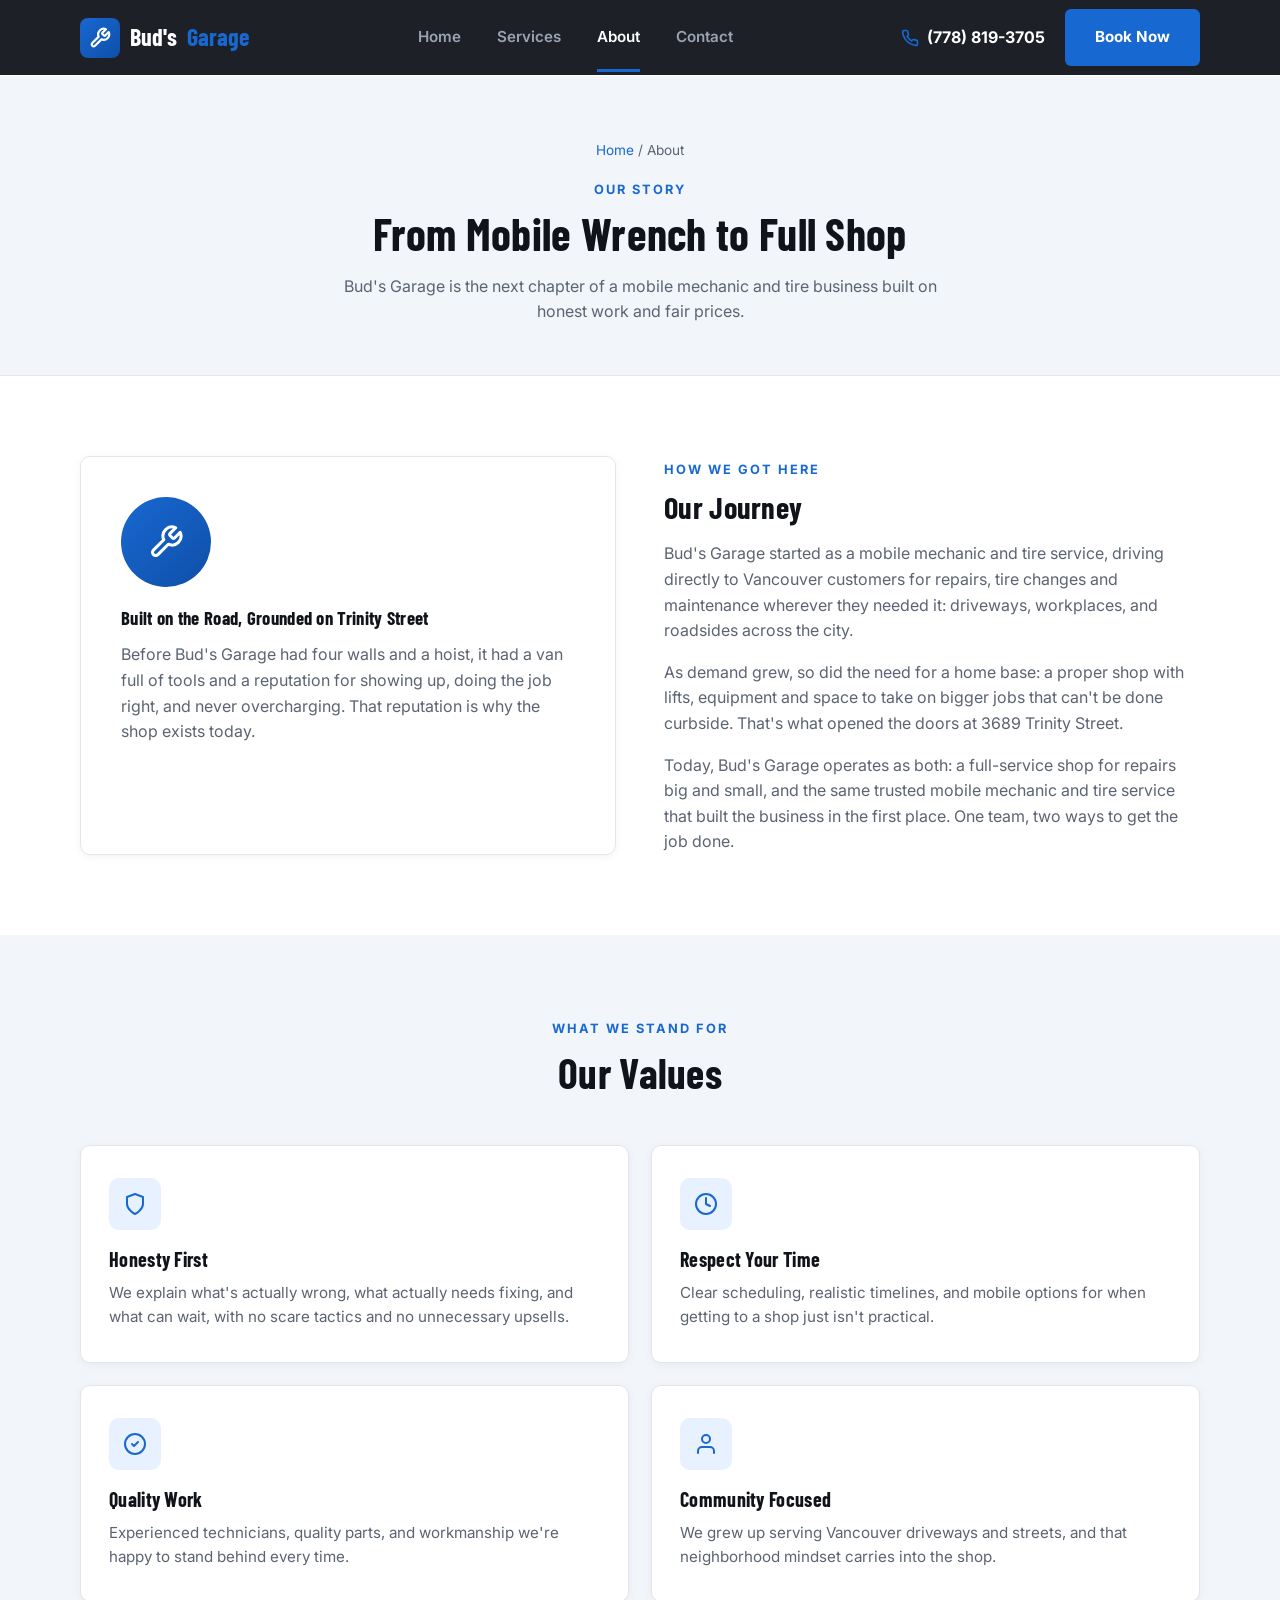
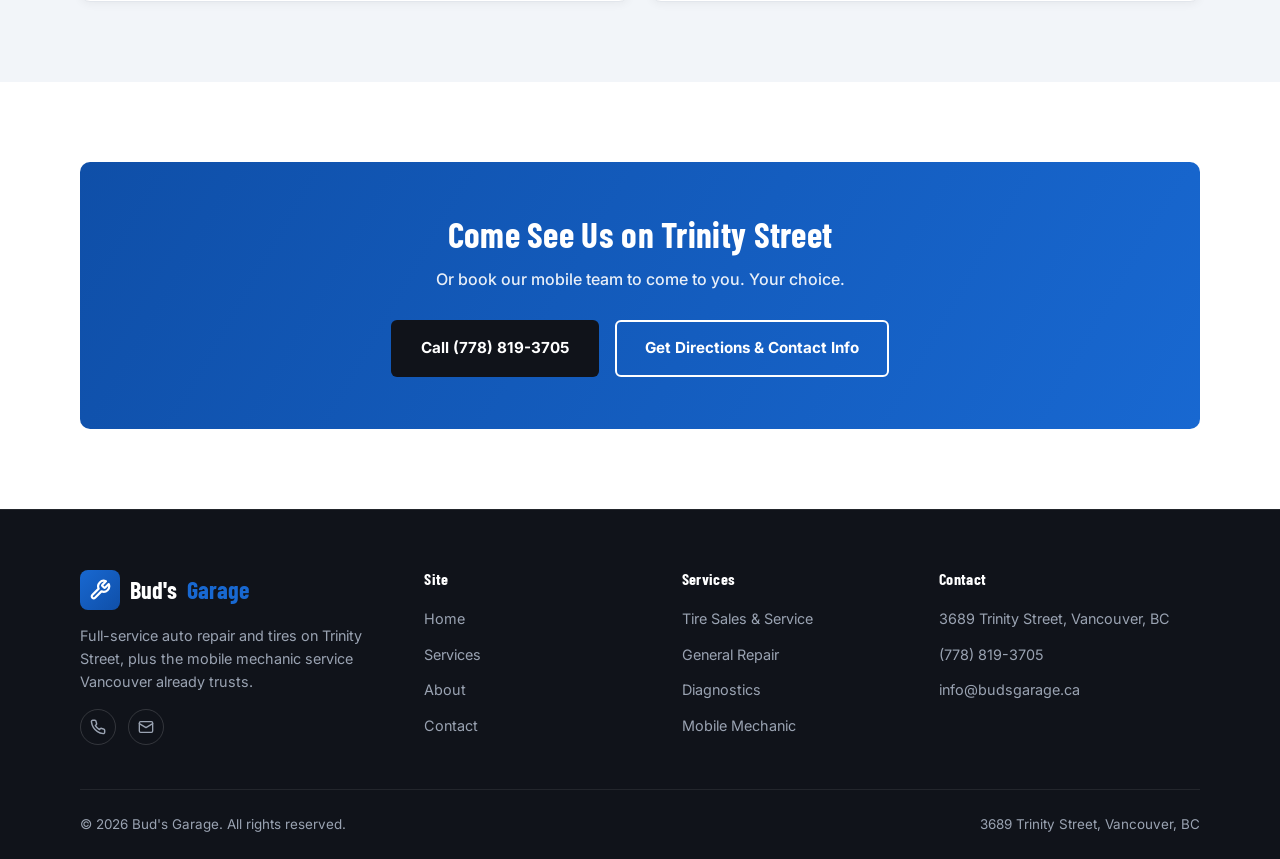
==== commit 2392dcfe: "Redesign site with light/blue/black theme inspired by flyer reference Switches from the dark orange " ====
--- a/about.html
+++ b/about.html
@@ -5,11 +5,62 @@
 <meta name="viewport" content="width=device-width, initial-scale=1.0">
 <title>About Us | Bud's Garage</title>
 <meta name="description" content="Bud's Garage grew out of a mobile mechanic and mobile tire business into a full auto repair shop at 3689 Trinity Street, Vancouver. Learn our story and values.">
+<link rel="canonical" href="https://budsgarage.ca/about.html">
+<meta name="theme-color" content="#10131a">
+
+<meta property="og:type" content="website">
+<meta property="og:site_name" content="Bud's Garage">
+<meta property="og:title" content="About Us | Bud's Garage">
+<meta property="og:description" content="Bud's Garage grew out of a mobile mechanic and mobile tire business into a full auto repair shop at 3689 Trinity Street, Vancouver.">
+<meta property="og:url" content="https://budsgarage.ca/about.html">
+<meta property="og:image" content="https://budsgarage.ca/assets/og-image.png">
+<meta property="og:image:width" content="1200">
+<meta property="og:image:height" content="630">
+<meta property="og:locale" content="en_CA">
+
+<meta name="twitter:card" content="summary_large_image">
+<meta name="twitter:title" content="About Us | Bud's Garage">
+<meta name="twitter:description" content="Bud's Garage grew out of a mobile mechanic and mobile tire business into a full auto repair shop at 3689 Trinity Street, Vancouver.">
+<meta name="twitter:image" content="https://budsgarage.ca/assets/og-image.png">
+
 <link rel="icon" href="assets/favicon.svg" type="image/svg+xml">
 <link rel="preconnect" href="https://fonts.googleapis.com">
 <link rel="preconnect" href="https://fonts.gstatic.com" crossorigin>
 <link href="https://fonts.googleapis.com/css2?family=Barlow+Condensed:wght@600;700&family=Inter:wght@400;500;600;700;800&display=swap" rel="stylesheet">
 <link rel="stylesheet" href="css/style.css">
+<script type="application/ld+json">
+{
+  "@context": "https://schema.org",
+  "@type": "AutoRepair",
+  "name": "Bud's Garage",
+  "image": "https://budsgarage.ca/assets/og-image.png",
+  "url": "https://budsgarage.ca/",
+  "telephone": "+17788193705",
+  "email": "info@budsgarage.ca",
+  "priceRange": "$$",
+  "address": {
+    "@type": "PostalAddress",
+    "streetAddress": "3689 Trinity Street",
+    "addressLocality": "Vancouver",
+    "addressRegion": "BC",
+    "addressCountry": "CA"
+  },
+  "openingHoursSpecification": [
+    {
+      "@type": "OpeningHoursSpecification",
+      "dayOfWeek": ["Monday", "Tuesday", "Wednesday", "Thursday", "Friday"],
+      "opens": "08:00",
+      "closes": "18:00"
+    },
+    {
+      "@type": "OpeningHoursSpecification",
+      "dayOfWeek": ["Saturday"],
+      "opens": "09:00",
+      "closes": "15:00"
+    }
+  ]
+}
+</script>
 </head>
 <body>
 
--- a/css/style.css
+++ b/css/style.css
@@ -3,18 +3,22 @@
    =========================== */
 
 :root {
-  --bg: #14161a;
-  --bg-alt: #1c1f25;
-  --card: #21252c;
-  --border: #2e333c;
-  --text: #eceff1;
-  --text-dim: #a7adb8;
-  --accent: #ff6a1a;
-  --accent-dark: #e0570f;
-  --accent-light: #ffb08a;
-  --success: #3ecf8e;
+  --bg: #ffffff;
+  --bg-alt: #f2f5f9;
+  --card: #ffffff;
+  --border: #e2e6ec;
+  --text: #10131a;
+  --text-dim: #5b6472;
+  --accent: #1868d1;
+  --accent-dark: #0f4fa8;
+  --accent-tint: #e8f1ff;
+  --dark: #10131a;
+  --dark-alt: #181d29;
+  --on-dark: #ffffff;
+  --on-dark-dim: #9aa3b2;
+  --stars: #f5b400;
   --radius: 10px;
-  --shadow: 0 10px 30px rgba(0, 0, 0, 0.35);
+  --shadow: 0 10px 30px rgba(16, 19, 26, 0.08);
   --max-width: 1160px;
   --header-height: 76px;
 }
@@ -121,7 +125,7 @@
 
 .btn-primary {
   background: var(--accent);
-  color: #14161a;
+  color: #fff;
 }
 
 .btn-primary:hover {
@@ -135,7 +139,7 @@
 
 .btn-outline:hover {
   background: var(--accent);
-  color: #14161a;
+  color: #fff;
 }
 
 .btn-block {
@@ -151,7 +155,7 @@
   height: var(--header-height);
   display: flex;
   align-items: center;
-  border-bottom: 1px solid var(--border);
+  border-bottom: 1px solid rgba(255, 255, 255, 0.08);
 }
 
 .site-header::before {
@@ -159,7 +163,7 @@
   position: absolute;
   inset: 0;
   z-index: -1;
-  background: rgba(20, 22, 26, 0.92);
+  background: rgba(16, 19, 26, 0.94);
   backdrop-filter: blur(8px);
 }
 
@@ -177,7 +181,7 @@
   font-family: "Barlow Condensed", sans-serif;
   font-size: 1.5rem;
   font-weight: 700;
-  color: var(--text);
+  color: var(--on-dark);
 }
 
 .brand .logo-mark {
@@ -188,7 +192,7 @@
   display: flex;
   align-items: center;
   justify-content: center;
-  color: #14161a;
+  color: #fff;
   font-size: 1.3rem;
   flex-shrink: 0;
 }
@@ -206,14 +210,14 @@
 .main-nav a {
   font-weight: 600;
   font-size: 0.95rem;
-  color: var(--text-dim);
+  color: var(--on-dark-dim);
   transition: color 0.2s ease;
   position: relative;
 }
 
 .main-nav a:hover,
 .main-nav a.active {
-  color: var(--text);
+  color: var(--on-dark);
 }
 
 .main-nav a.active::after {
@@ -237,7 +241,7 @@
   align-items: center;
   gap: 8px;
   font-weight: 700;
-  color: var(--text);
+  color: var(--on-dark);
 }
 
 .header-phone .icon {
@@ -248,7 +252,7 @@
   display: none;
   background: none;
   border: none;
-  color: var(--text);
+  color: var(--on-dark);
   font-size: 1.6rem;
   cursor: pointer;
 }
@@ -258,9 +262,7 @@
 .hero {
   position: relative;
   padding: 110px 0 90px;
-  background:
-    linear-gradient(180deg, rgba(20, 22, 26, 0.55) 0%, rgba(20, 22, 26, 0.95) 100%),
-    repeating-linear-gradient(135deg, #1a1c21 0 2px, #17191d 2px 40px);
+  background: linear-gradient(180deg, #eef4ff 0%, #ffffff 70%);
   overflow: hidden;
   border-bottom: 1px solid var(--border);
 }
@@ -276,9 +278,9 @@
   display: inline-flex;
   align-items: center;
   gap: 8px;
-  background: rgba(255, 106, 26, 0.12);
-  color: var(--accent-light);
-  border: 1px solid rgba(255, 106, 26, 0.35);
+  background: var(--accent-tint);
+  color: var(--accent-dark);
+  border: 1px solid rgba(24, 104, 209, 0.25);
   padding: 8px 16px;
   border-radius: 999px;
   font-size: 0.85rem;
@@ -363,8 +365,8 @@
   width: 22px;
   height: 22px;
   border-radius: 50%;
-  background: rgba(62, 207, 142, 0.15);
-  color: var(--success);
+  background: var(--accent-tint);
+  color: var(--accent);
   display: flex;
   align-items: center;
   justify-content: center;
@@ -374,8 +376,8 @@
 /* ---------- Trust strip ---------- */
 
 .trust-strip {
-  background: var(--bg-alt);
-  border-bottom: 1px solid var(--border);
+  background: var(--dark);
+  border-bottom: 1px solid rgba(255, 255, 255, 0.08);
   padding: 22px 0;
 }
 
@@ -388,7 +390,7 @@
 }
 
 .trust-strip span {
-  color: var(--text-dim);
+  color: var(--on-dark-dim);
   font-weight: 600;
   font-size: 0.9rem;
   letter-spacing: 0.5px;
@@ -423,19 +425,21 @@
   border: 1px solid var(--border);
   border-radius: var(--radius);
   padding: 32px 28px;
-  transition: transform 0.2s ease, border-color 0.2s ease;
+  box-shadow: 0 2px 10px rgba(16, 19, 26, 0.05);
+  transition: transform 0.2s ease, border-color 0.2s ease, box-shadow 0.2s ease;
 }
 
 .card:hover {
   transform: translateY(-4px);
   border-color: var(--accent);
+  box-shadow: var(--shadow);
 }
 
 .card .icon-wrap {
   width: 52px;
   height: 52px;
   border-radius: 10px;
-  background: rgba(255, 106, 26, 0.12);
+  background: var(--accent-tint);
   color: var(--accent);
   display: flex;
   align-items: center;
@@ -489,8 +493,8 @@
 /* ---------- Mobile banner (cross-promo) ---------- */
 
 .mobile-banner {
-  background: linear-gradient(120deg, #1c1f25, #22190f);
-  border: 1px solid var(--border);
+  background: linear-gradient(120deg, var(--dark), var(--dark-alt));
+  border: 1px solid rgba(255, 255, 255, 0.08);
   border-radius: var(--radius);
   padding: 44px;
   display: grid;
@@ -502,10 +506,11 @@
 .mobile-banner h3 {
   font-size: 1.6rem;
   margin-bottom: 10px;
+  color: var(--on-dark);
 }
 
 .mobile-banner p {
-  color: var(--text-dim);
+  color: var(--on-dark-dim);
   max-width: 560px;
 }
 
@@ -560,10 +565,11 @@
   border: 1px solid var(--border);
   border-radius: var(--radius);
   padding: 30px;
+  box-shadow: 0 2px 10px rgba(16, 19, 26, 0.05);
 }
 
 .testimonial .stars {
-  color: var(--accent);
+  color: var(--stars);
   margin-bottom: 14px;
   letter-spacing: 3px;
 }
@@ -587,22 +593,23 @@
   border-radius: var(--radius);
   padding: 52px;
   text-align: center;
-  color: #14161a;
+  color: var(--on-dark);
 }
 
 .cta-band h2 {
   font-size: clamp(1.6rem, 3vw, 2.2rem);
   margin-bottom: 12px;
+  color: var(--on-dark);
 }
 
 .cta-band p {
   margin-bottom: 28px;
   font-weight: 500;
-  opacity: 0.85;
+  opacity: 0.9;
 }
 
 .cta-band .btn-primary {
-  background: #14161a;
+  background: var(--dark);
   color: #fff;
 }
 
@@ -618,13 +625,13 @@
 }
 
 .cta-band .btn-outline {
-  border-color: #14161a;
-  color: #14161a;
+  border-color: #fff;
+  color: #fff;
 }
 
 .cta-band .btn-outline:hover {
-  background: #14161a;
-  color: #fff;
+  background: #fff;
+  color: var(--accent);
 }
 
 /* ---------- Page header (interior pages) ---------- */
@@ -680,7 +687,7 @@
   width: 60px;
   height: 60px;
   border-radius: 12px;
-  background: rgba(255, 106, 26, 0.12);
+  background: var(--accent-tint);
   color: var(--accent);
   display: flex;
   align-items: center;
@@ -721,8 +728,8 @@
   width: 20px;
   height: 20px;
   border-radius: 50%;
-  background: rgba(62, 207, 142, 0.15);
-  color: var(--success);
+  background: var(--accent-tint);
+  color: var(--accent);
   display: flex;
   align-items: center;
   justify-content: center;
@@ -745,6 +752,7 @@
   border-radius: var(--radius);
   padding: 40px;
   height: 100%;
+  box-shadow: 0 2px 10px rgba(16, 19, 26, 0.05);
 }
 
 .about-visual .badge-circle {
@@ -752,7 +760,7 @@
   height: 90px;
   border-radius: 50%;
   background: linear-gradient(135deg, var(--accent), var(--accent-dark));
-  color: #14161a;
+  color: #fff;
   display: flex;
   align-items: center;
   justify-content: center;
@@ -772,12 +780,12 @@
   display: flex;
   align-items: flex-start;
   gap: 12px;
-  background: rgba(255, 106, 26, 0.1);
-  border: 1px solid rgba(255, 106, 26, 0.35);
+  background: var(--accent-tint);
+  border: 1px solid rgba(24, 104, 209, 0.3);
   border-radius: 8px;
   padding: 14px 16px;
   margin-top: 18px;
-  color: var(--accent-light);
+  color: var(--accent-dark);
   font-size: 0.9rem;
 }
 
@@ -800,6 +808,7 @@
   border-radius: var(--radius);
   padding: 32px;
   margin-bottom: 22px;
+  box-shadow: 0 2px 10px rgba(16, 19, 26, 0.05);
 }
 
 .contact-info-card h3 {
@@ -823,7 +832,7 @@
   width: 42px;
   height: 42px;
   border-radius: 8px;
-  background: rgba(255, 106, 26, 0.12);
+  background: var(--accent-tint);
   color: var(--accent);
   display: flex;
   align-items: center;
@@ -890,6 +899,7 @@
   border: 1px solid var(--border);
   border-radius: var(--radius);
   padding: 36px;
+  box-shadow: 0 2px 10px rgba(16, 19, 26, 0.05);
 }
 
 .form-note {
@@ -901,8 +911,8 @@
 /* ---------- Footer ---------- */
 
 .site-footer {
-  background: #0f1114;
-  border-top: 1px solid var(--border);
+  background: var(--dark);
+  border-top: 1px solid rgba(255, 255, 255, 0.08);
   padding: 60px 0 24px;
 }
 
@@ -918,7 +928,7 @@
 }
 
 .footer-grid p {
-  color: var(--text-dim);
+  color: var(--on-dark-dim);
   font-size: 0.9rem;
   max-width: 300px;
 }
@@ -926,7 +936,7 @@
 .footer-col h4 {
   font-size: 1rem;
   margin-bottom: 18px;
-  color: var(--text);
+  color: var(--on-dark);
 }
 
 .footer-col ul li {
@@ -934,7 +944,7 @@
 }
 
 .footer-col ul li a {
-  color: var(--text-dim);
+  color: var(--on-dark-dim);
   font-size: 0.9rem;
   transition: color 0.2s ease;
 }
@@ -944,13 +954,13 @@
 }
 
 .footer-bottom {
-  border-top: 1px solid var(--border);
+  border-top: 1px solid rgba(255, 255, 255, 0.08);
   padding-top: 24px;
   display: flex;
   justify-content: space-between;
   flex-wrap: wrap;
   gap: 10px;
-  color: var(--text-dim);
+  color: var(--on-dark-dim);
   font-size: 0.84rem;
 }
 
@@ -964,11 +974,11 @@
   width: 36px;
   height: 36px;
   border-radius: 50%;
-  border: 1px solid var(--border);
-  display: flex;
-  align-items: center;
-  justify-content: center;
-  color: var(--text-dim);
+  border: 1px solid rgba(255, 255, 255, 0.15);
+  display: flex;
+  align-items: center;
+  justify-content: center;
+  color: var(--on-dark-dim);
   transition: all 0.2s ease;
 }
 
@@ -986,8 +996,8 @@
   left: 0;
   right: 0;
   z-index: 200;
-  background: var(--accent);
-  color: #14161a;
+  background: var(--dark);
+  color: var(--on-dark);
   text-align: center;
   font-weight: 700;
   padding: 14px;
@@ -1035,7 +1045,7 @@
     left: 0;
     right: 0;
     bottom: 0;
-    background: var(--bg);
+    background: var(--dark);
     flex-direction: column;
     align-items: flex-start;
     padding: 30px 24px;
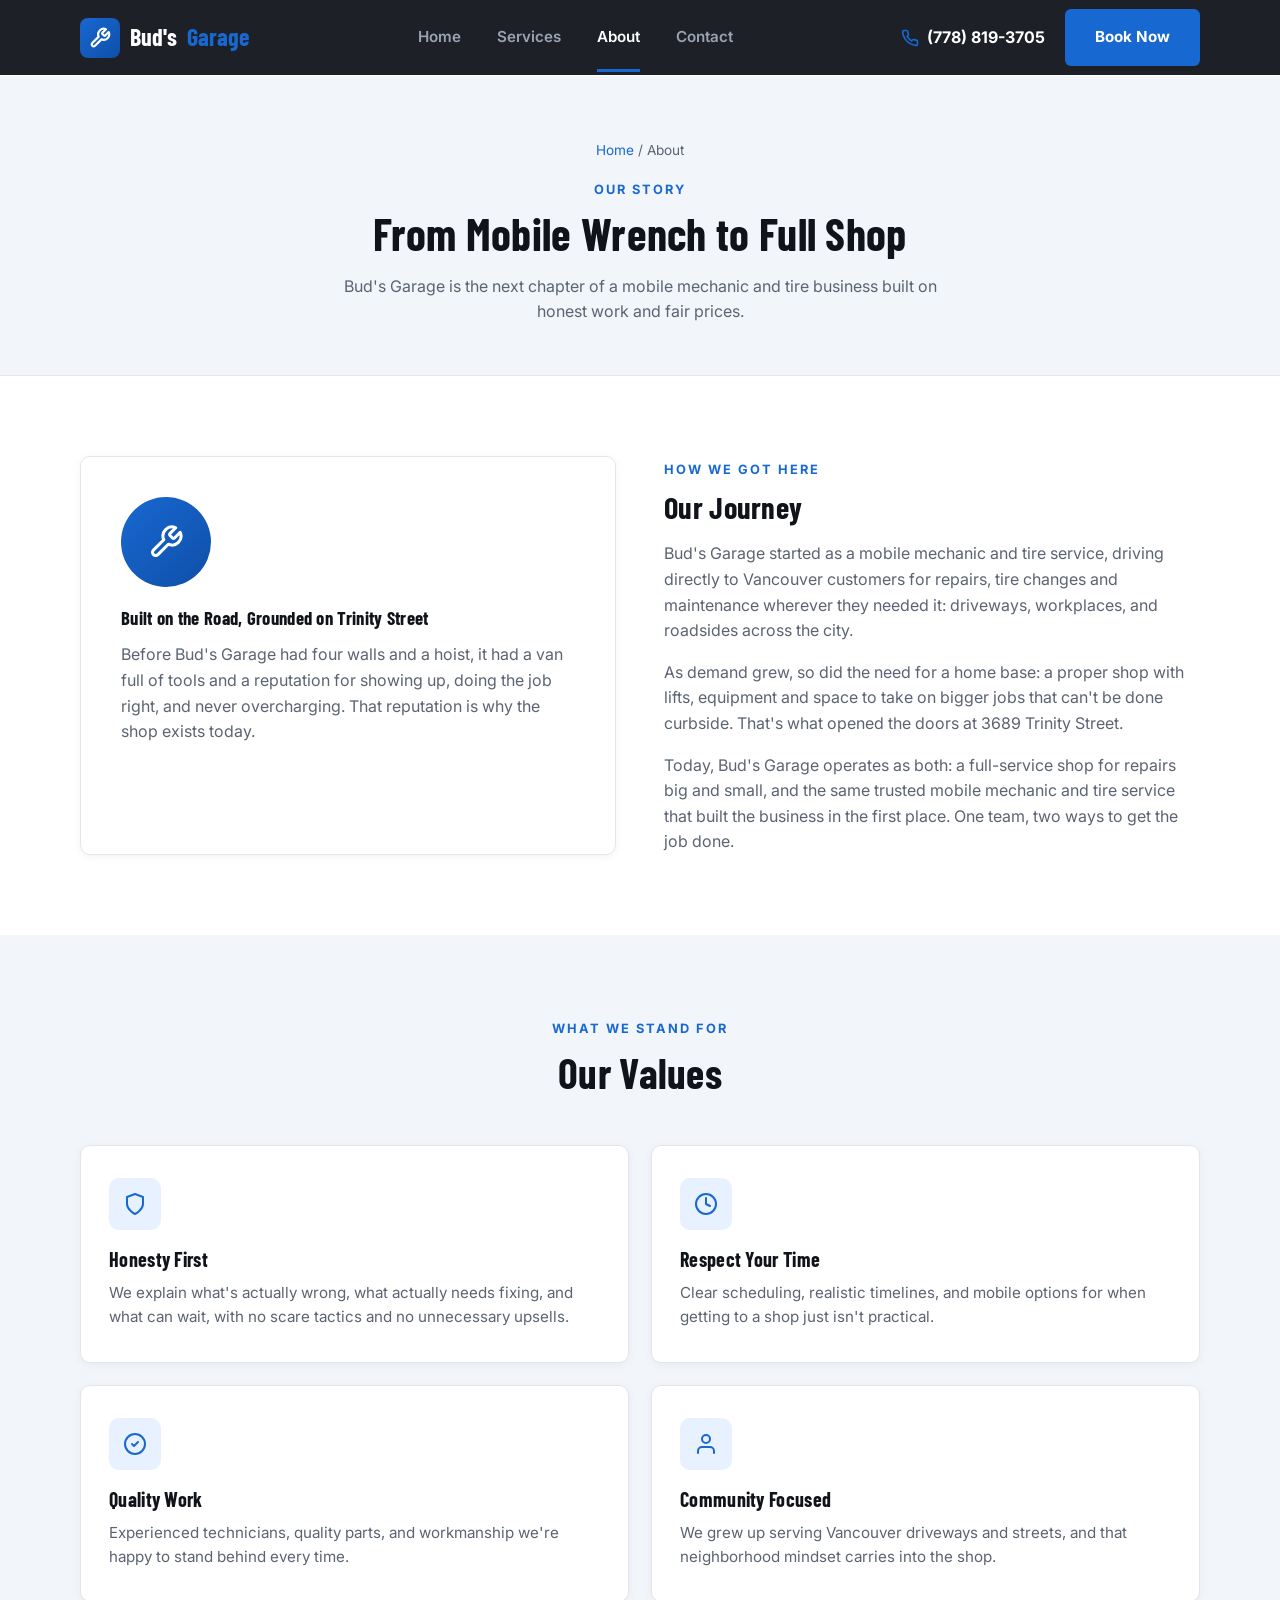
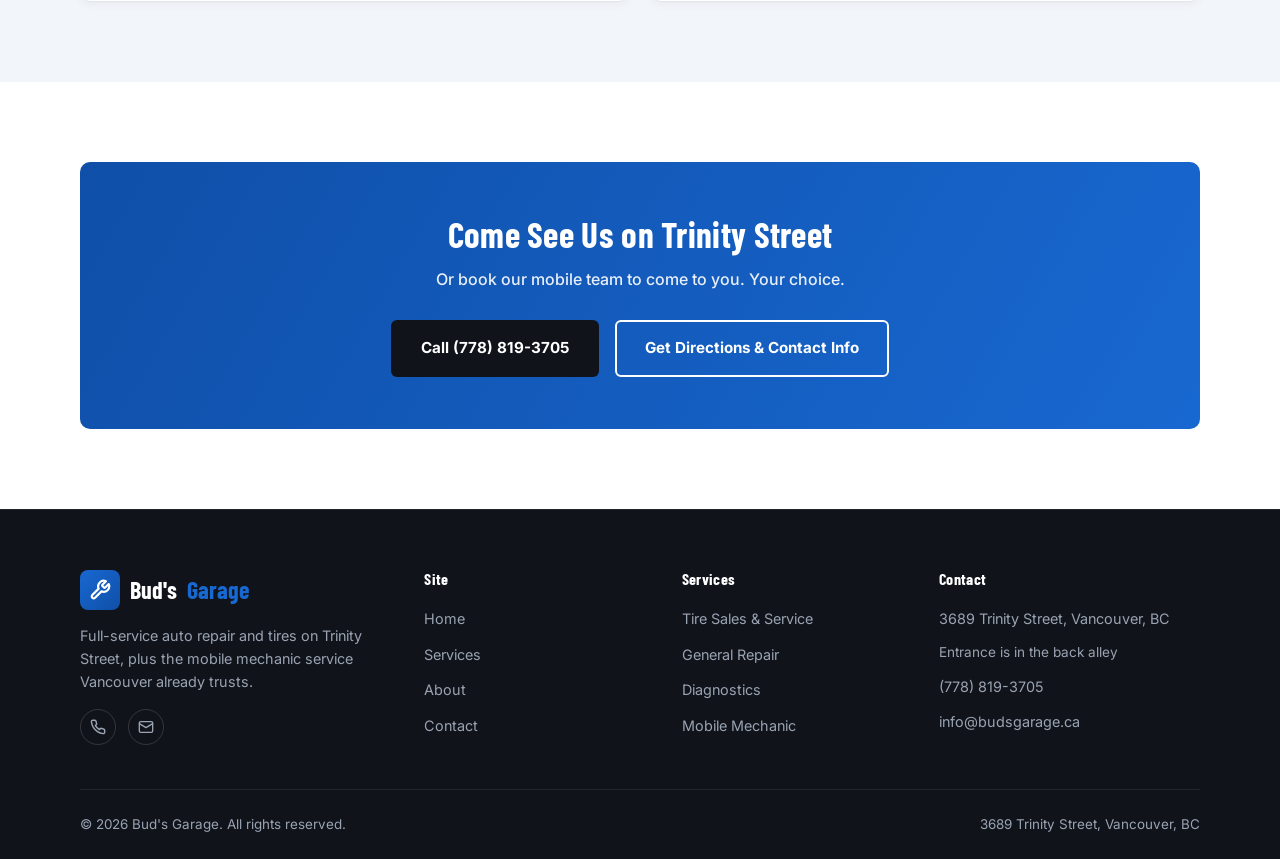
==== commit 348c8e9e: "Point map links to the real pin, update hours to 10-6 daily Updates the clickable address link on th" ====
--- a/about.html
+++ b/about.html
@@ -48,15 +48,9 @@
   "openingHoursSpecification": [
     {
       "@type": "OpeningHoursSpecification",
-      "dayOfWeek": ["Monday", "Tuesday", "Wednesday", "Thursday", "Friday"],
-      "opens": "08:00",
+      "dayOfWeek": ["Monday", "Tuesday", "Wednesday", "Thursday", "Friday", "Saturday", "Sunday"],
+      "opens": "10:00",
       "closes": "18:00"
-    },
-    {
-      "@type": "OpeningHoursSpecification",
-      "dayOfWeek": ["Saturday"],
-      "opens": "09:00",
-      "closes": "15:00"
     }
   ]
 }
--- a/css/style.css
+++ b/css/style.css
@@ -288,6 +288,21 @@
   margin-bottom: 22px;
 }
 
+.hero-note {
+  display: flex;
+  align-items: center;
+  gap: 6px;
+  color: var(--text-dim);
+  font-size: 0.85rem;
+  margin-top: -12px;
+  margin-bottom: 22px;
+}
+
+.hero-note svg {
+  flex-shrink: 0;
+  color: var(--accent);
+}
+
 .hero h1 {
   font-size: clamp(2.4rem, 5vw, 3.6rem);
   margin-bottom: 20px;
